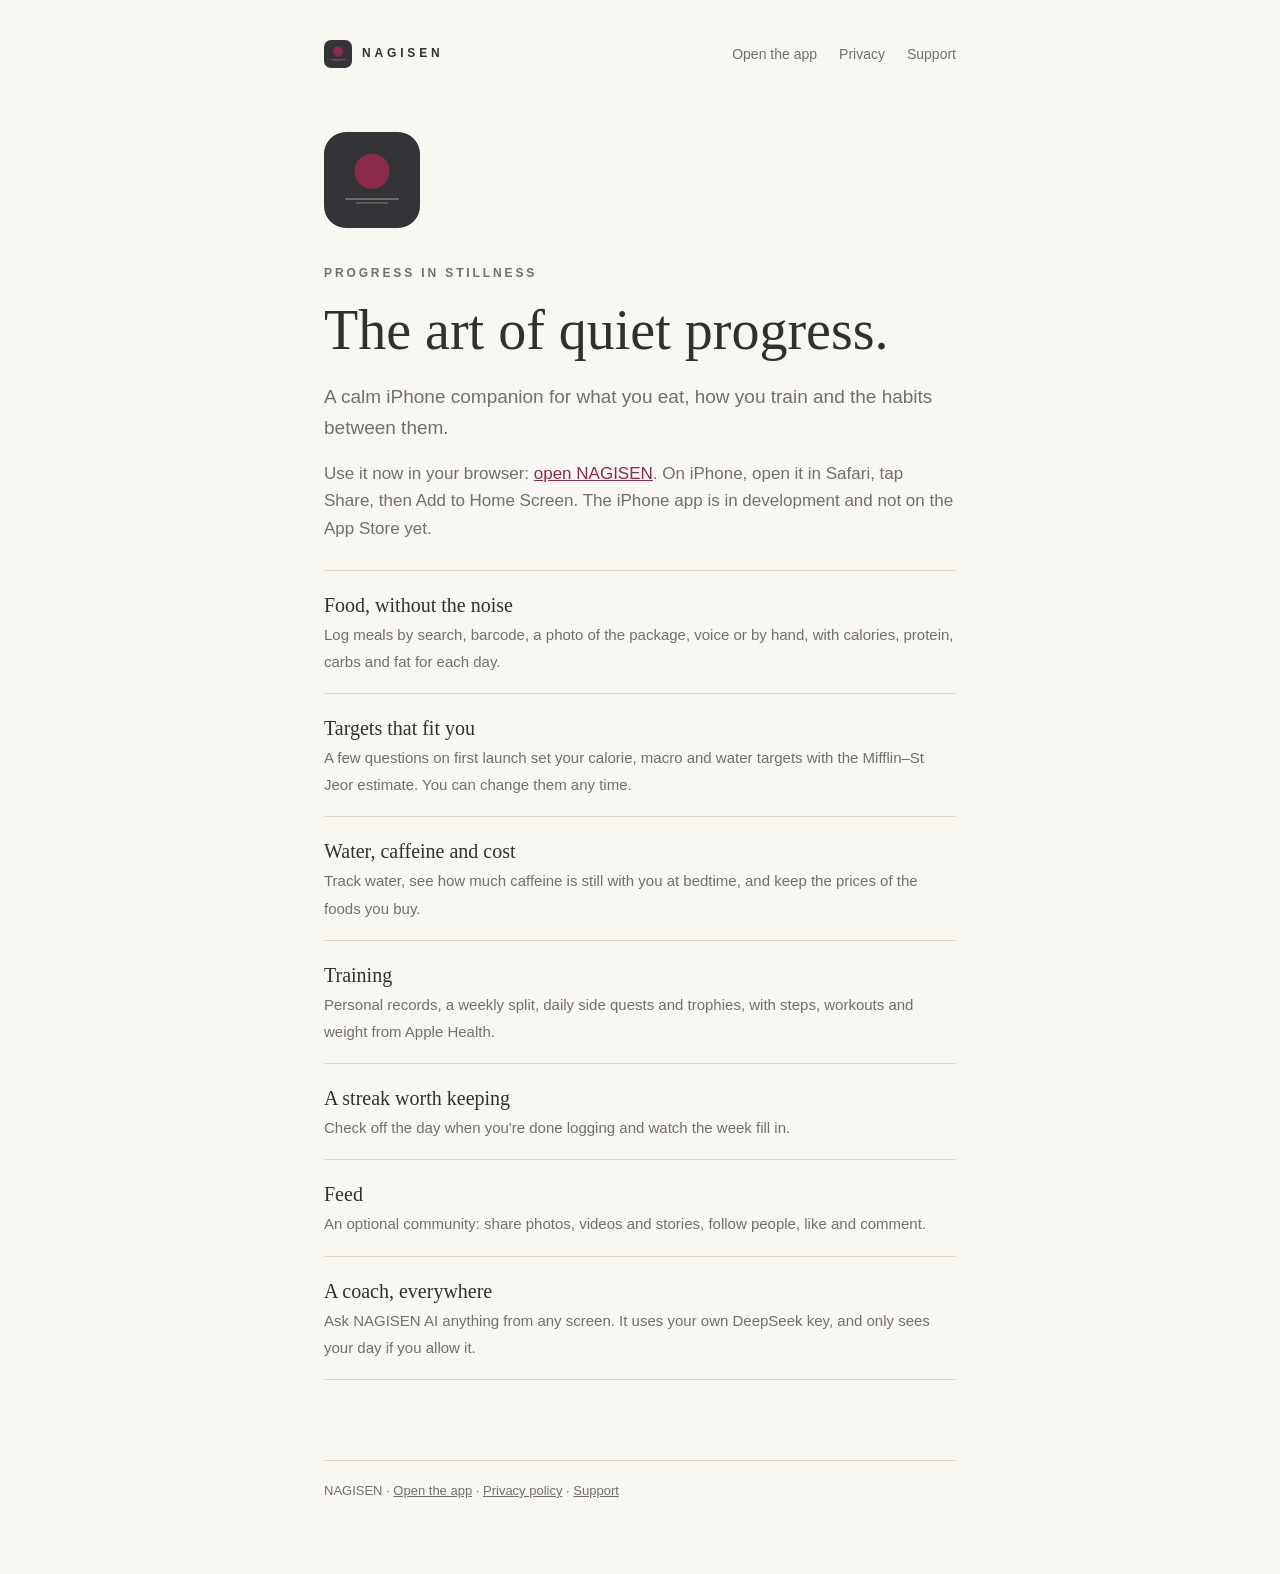
==== docs/about.html @ b40effdd "NAGISEN web app on the homepage An installable web version (Add to Home Screen) with setup, the Dash" ====
<!doctype html>
<html lang="en">
<head>
  <meta charset="utf-8">
  <meta name="viewport" content="width=device-width, initial-scale=1">
  <title>NAGISEN</title>
  <meta name="description" content="NAGISEN is a quiet iPhone companion for food, training and the habits between them.">
  <link rel="icon" href="icon.png">
  <link rel="stylesheet" href="style.css">
</head>
<body>
  <div class="page">
    <nav>
      <a class="brand" href="about.html"><img src="icon.png" alt="">NAGISEN</a>
      <a href="./">Open the app</a>
      <a href="privacy.html">Privacy</a>
      <a href="support.html">Support</a>
    </nav>

    <main>
      <img class="mark" src="icon.png" alt="The NAGISEN mark: a burgundy sun over two horizon lines">
      <p class="kicker">Progress in stillness</p>
      <h1>The art of quiet progress.</h1>
      <p class="lead">A calm iPhone companion for what you eat, how you train and the habits between them.</p>
      <p class="muted">Use it now in your browser: <a href="./">open NAGISEN</a>. On iPhone, open it in Safari, tap Share, then Add to Home Screen. The iPhone app is in development and not on the App Store yet.</p>

      <ul class="features">
        <li><strong>Food, without the noise</strong>
          <span>Log meals by search, barcode, a photo of the package, voice or by hand, with calories, protein, carbs and fat for each day.</span></li>
        <li><strong>Targets that fit you</strong>
          <span>A few questions on first launch set your calorie, macro and water targets with the Mifflin–St Jeor estimate. You can change them any time.</span></li>
        <li><strong>Water, caffeine and cost</strong>
          <span>Track water, see how much caffeine is still with you at bedtime, and keep the prices of the foods you buy.</span></li>
        <li><strong>Training</strong>
          <span>Personal records, a weekly split, daily side quests and trophies, with steps, workouts and weight from Apple Health.</span></li>
        <li><strong>A streak worth keeping</strong>
          <span>Check off the day when you're done logging and watch the week fill in.</span></li>
        <li><strong>Feed</strong>
          <span>An optional community: share photos, videos and stories, follow people, like and comment.</span></li>
        <li><strong>A coach, everywhere</strong>
          <span>Ask NAGISEN AI anything from any screen. It uses your own DeepSeek key, and only sees your day if you allow it.</span></li>
      </ul>
    </main>

    <footer>
      NAGISEN · <a href="./">Open the app</a> · <a href="privacy.html">Privacy policy</a> · <a href="support.html">Support</a>
    </footer>
  </div>
</body>
</html>
---- docs/style.css ----
:root {
  --paper: #F9F7F2;
  --surface: #FFFCF7;
  --ink: #2F322C;
  --muted: #716F69;
  --line: #E2D9CC;
  --accent: #8B2B49;
  --accent-text: #8B2B49;
}

@media (prefers-color-scheme: dark) {
  :root {
    --paper: #242427;
    --surface: #2C2C30;
    --ink: #F0E8DB;
    --muted: #B8B0A7;
    --line: #3E3D42;
    --accent: #8B2B49;
    --accent-text: #DC90A2;
  }
}

* { box-sizing: border-box; }

html { -webkit-text-size-adjust: 100%; }

body {
  margin: 0;
  background: var(--paper);
  color: var(--ink);
  font: 17px/1.6 -apple-system, BlinkMacSystemFont, "Helvetica Neue", Arial, sans-serif;
}

.page {
  max-width: 680px;
  margin: 0 auto;
  padding: 40px 24px 72px;
}

nav {
  display: flex;
  align-items: center;
  gap: 22px;
  margin-bottom: 64px;
  font-size: 14px;
}

nav .brand {
  display: flex;
  align-items: center;
  gap: 10px;
  margin-right: auto;
  color: var(--ink);
  text-decoration: none;
  font-weight: 600;
  letter-spacing: 0.32em;
  font-size: 12px;
}

nav .brand img { width: 28px; height: 28px; border-radius: 7px; }

nav a { color: var(--muted); text-decoration: none; }
nav a:hover, nav a[aria-current] { color: var(--ink); }

h1, h2, h3 {
  font-family: ui-serif, "New York", Georgia, "Times New Roman", serif;
  font-weight: 400;
  line-height: 1.2;
}

h1 { font-size: clamp(38px, 8vw, 56px); margin: 0 0 18px; }
h2 { font-size: 26px; margin: 52px 0 12px; }
h3 { font-size: 20px; margin: 30px 0 6px; }

.kicker {
  font-size: 12px;
  font-weight: 600;
  letter-spacing: 0.24em;
  text-transform: uppercase;
  color: var(--muted);
  margin: 0 0 14px;
}

.lead { font-size: 19px; color: var(--muted); margin: 0 0 8px; }

p, li { color: var(--ink); }
.muted { color: var(--muted); }

a { color: var(--accent-text); }

.mark {
  display: block;
  width: 96px;
  height: 96px;
  border-radius: 22px;
  margin-bottom: 36px;
}

.features {
  list-style: none;
  padding: 0;
  margin: 28px 0 0;
  border-top: 0.5px solid var(--line);
}

.features li {
  padding: 18px 0;
  border-bottom: 0.5px solid var(--line);
}

.features strong {
  display: block;
  font-family: ui-serif, "New York", Georgia, serif;
  font-weight: 400;
  font-size: 20px;
}

.features span { color: var(--muted); font-size: 15px; }

.panel {
  background: var(--surface);
  border: 0.5px solid var(--line);
  border-radius: 20px;
  padding: 22px 24px;
  margin: 28px 0;
}

ul.plain { padding-left: 20px; }
ul.plain li { margin: 6px 0; }

footer {
  margin-top: 80px;
  padding-top: 20px;
  border-top: 0.5px solid var(--line);
  font-size: 13px;
  color: var(--muted);
}

footer a { color: var(--muted); }
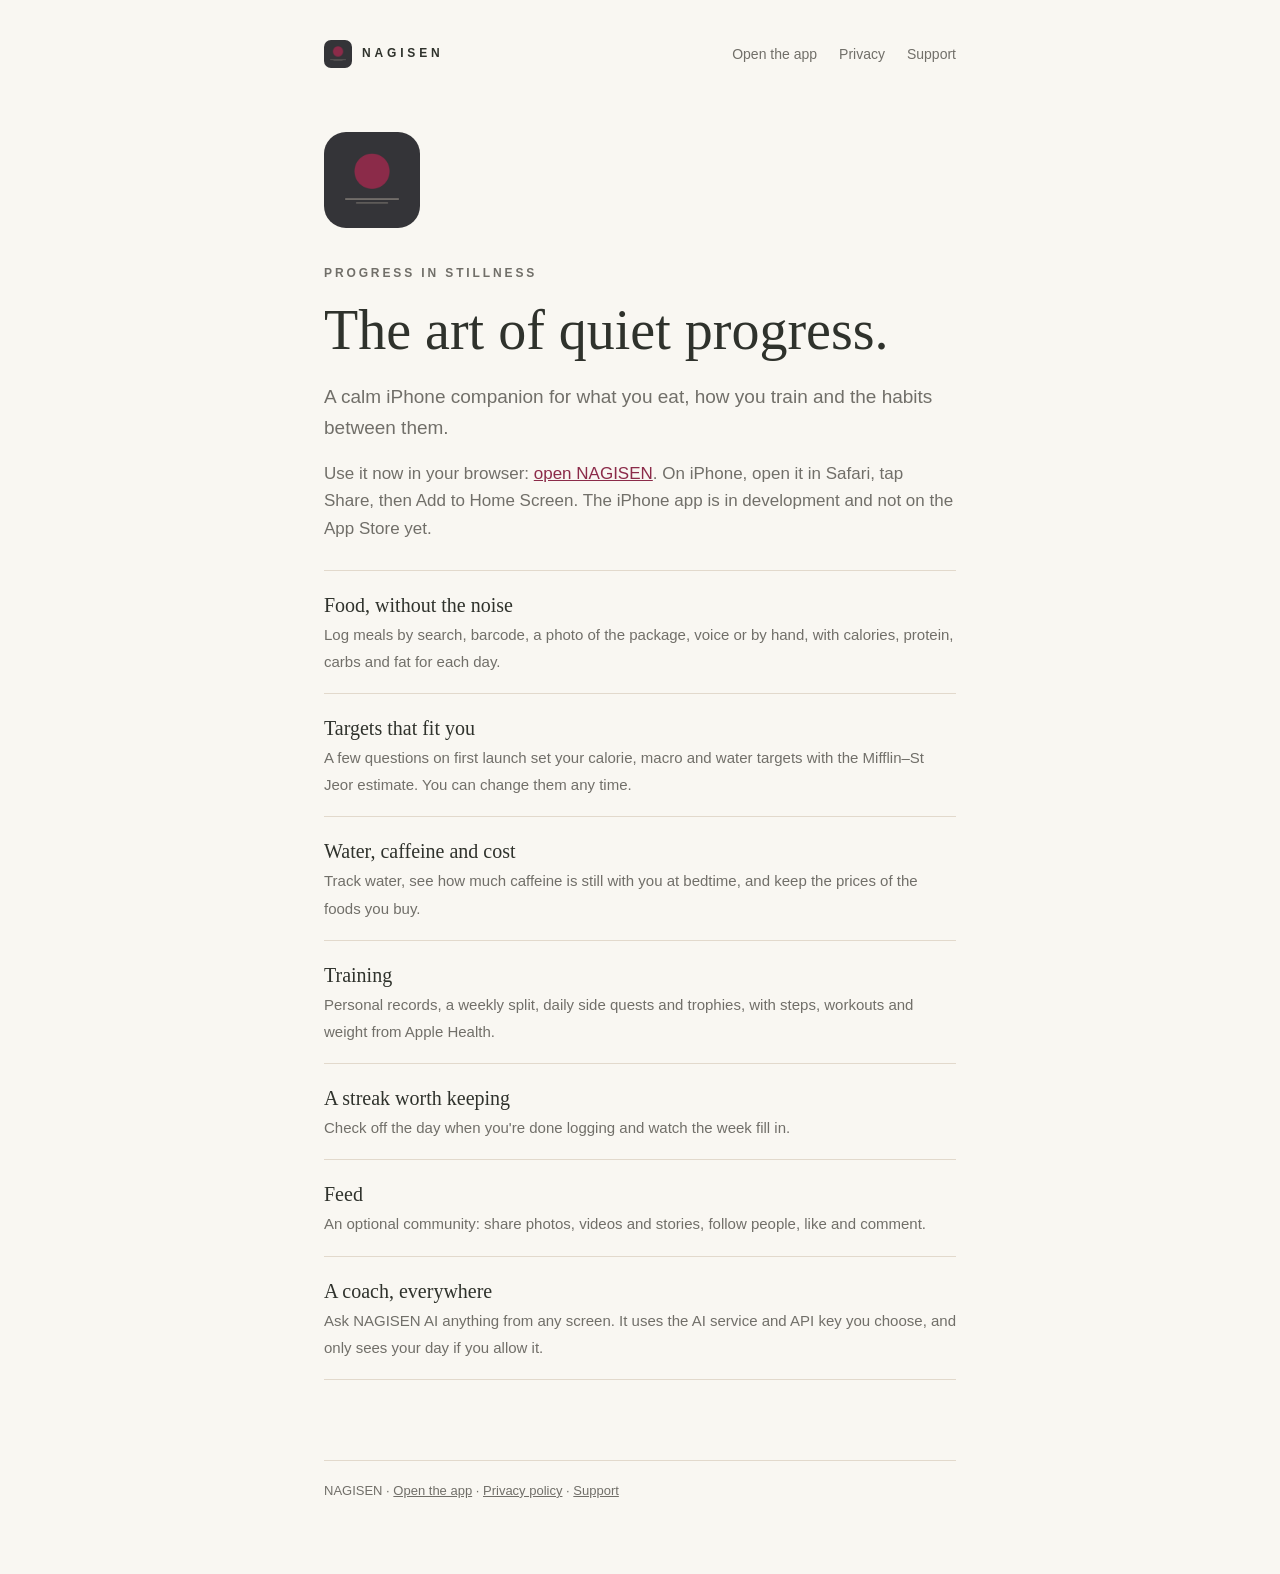
==== commit e206a0b1: "Coach with any AI provider, supplement checklist, heart rate from any device, import from any app - " ====
--- a/docs/about.html
+++ b/docs/about.html
@@ -38,7 +38,7 @@
         <li><strong>Feed</strong>
           <span>An optional community: share photos, videos and stories, follow people, like and comment.</span></li>
         <li><strong>A coach, everywhere</strong>
-          <span>Ask NAGISEN AI anything from any screen. It uses your own DeepSeek key, and only sees your day if you allow it.</span></li>
+          <span>Ask NAGISEN AI anything from any screen. It uses the AI service and API key you choose, and only sees your day if you allow it.</span></li>
       </ul>
     </main>
 
